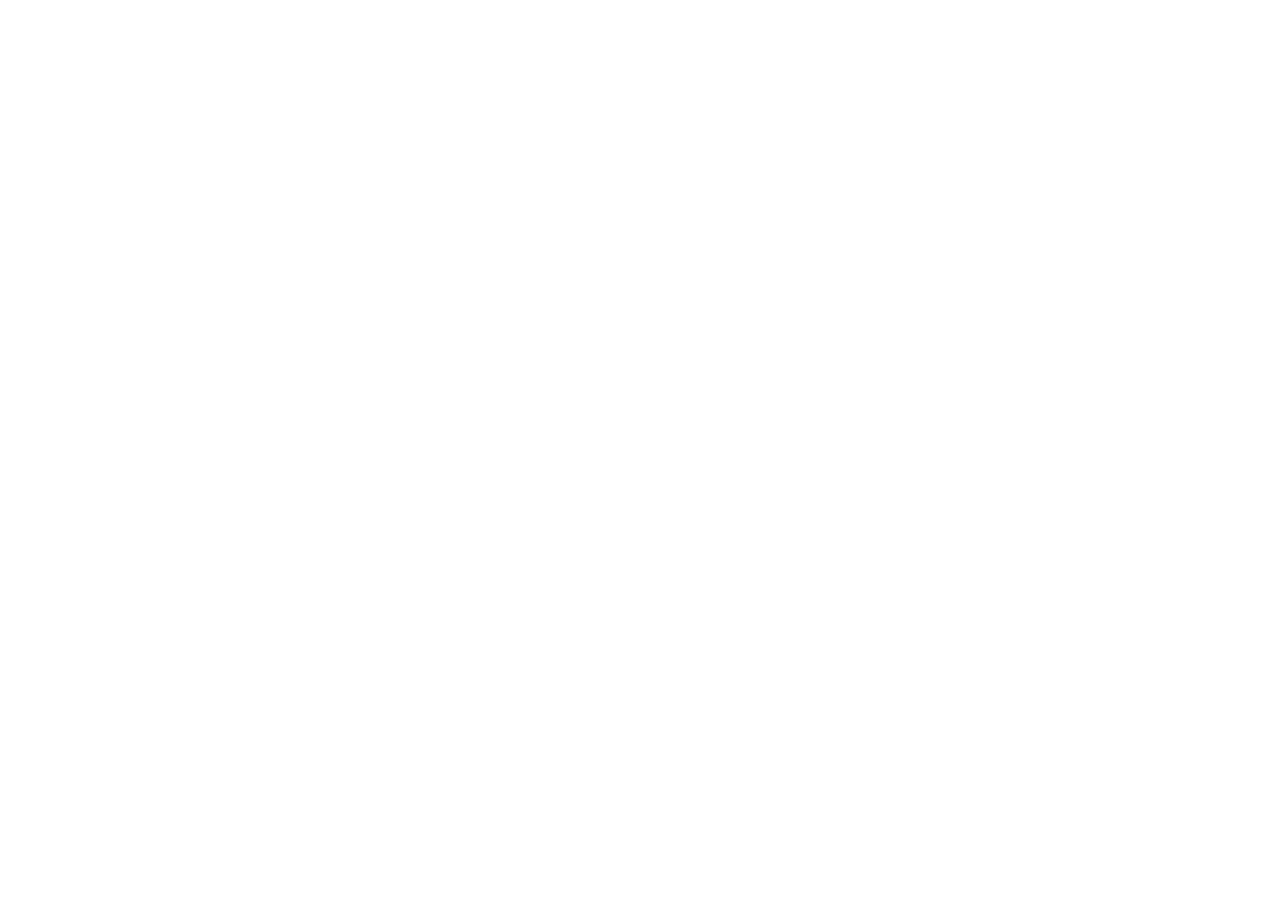
==== index.html @ 251638e3 "first commit" ====
<!DOCTYPE html>
<html lang="en">
<head>
  <meta charset="UTF-8">
  <meta http-equiv="X-UA-Compatible" content="IE=edge">
  <meta name="viewport" content="width=device-width, initial-scale=1.0">
  <title>MovieBase</title>
  <link rel="stylesheet" href="styles.css">
  <script src="index.js" defer></script>
</head>
<body>
  <section id="landing">
    <nav>
      
    </nav>
  </section>


</body>
</html>
---- styles.css ----
@import url('https://fonts.googleapis.com/css2?family=Roboto:wght@400;700;900&display=swap');

* {
  margin: 0;
  padding: 0;
  box-sizing: border-box;
  font-family: 'Roboto', sans-serif;
}

html {
  scroll-behavior: smooth;
}
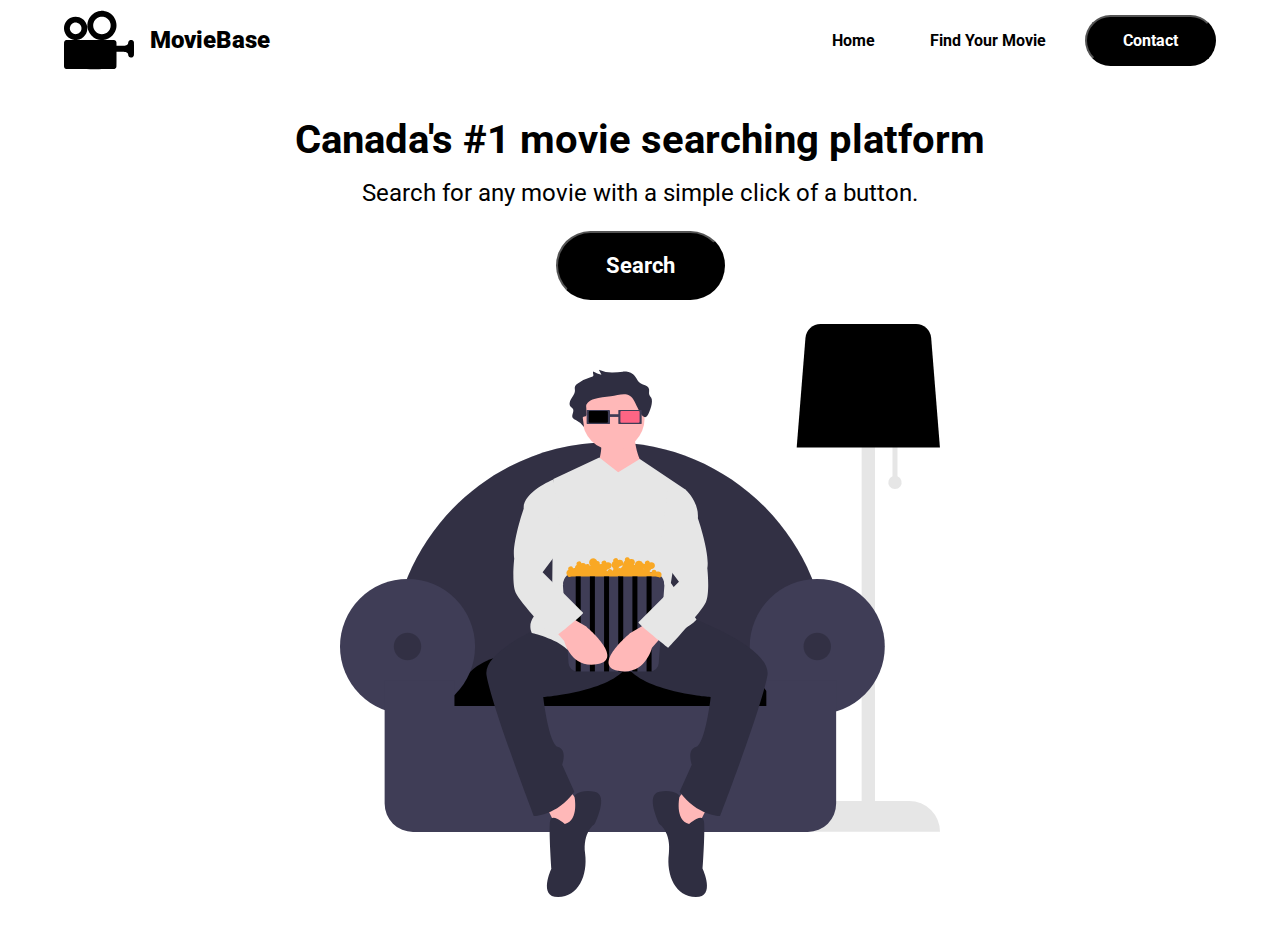
==== commit 4d491daf: "Added js functions for search input" ====
--- a/index.html
+++ b/index.html
@@ -1,5 +1,6 @@
 <!DOCTYPE html>
 <html lang="en">
+
 <head>
   <meta charset="UTF-8">
   <meta http-equiv="X-UA-Compatible" content="IE=edge">
@@ -8,13 +9,39 @@
   <link rel="stylesheet" href="styles.css">
   <script src="index.js" defer></script>
 </head>
+
 <body>
   <section id="landing">
     <nav>
-      
+      <div class="nav__container">
+        <figure class="logo--wrapper">
+          <img class="logo" src="./assets/movie logo.svg" alt="">
+          <h1 class="logo--title">MovieBase</h1>
+        </figure>
+        <div class="nav__links">
+          <a class="nav__link link__hover-effect" href="#">Home</a>
+          <a class="nav__link link__hover-effect" href="movie.html">Find Your Movie</a>
+          <button class="btn-contact">Contact</button>
+        </div>
+      </div>
     </nav>
+    <header>
+      <div class="container">
+        <div class="row">
+          <div class="header__content">
+            <h1 class="header__content--title">Canada's #1 movie searching platform</h1>
+            <p class="header__content--subtitle">Search for any movie with a simple click of a button.</p>
+            <a href="movie.html"><button class="header__btn-search">Search</button></a>
+          </div>
+          <figure class="movie-img--container">
+            <img class="movie-img" src="./assets/undraw_home_cinema_l7yl.svg" alt="">
+          </figure>
+        </div>
+      </div>
+    </header>
   </section>
 
 
 </body>
+
 </html>--- a/styles.css
+++ b/styles.css
@@ -1,13 +1,262 @@
-@import url('https://fonts.googleapis.com/css2?family=Roboto:wght@400;700;900&display=swap');
+@import url("https://fonts.googleapis.com/css2?family=Roboto:wght@400;700;900&display=swap");
 
 * {
   margin: 0;
   padding: 0;
   box-sizing: border-box;
-  font-family: 'Roboto', sans-serif;
+  font-family: "Roboto", sans-serif;
 }
 
 html {
   scroll-behavior: smooth;
 }
 
+a {
+  cursor: pointer;
+}
+
+ul {
+  display: flex;
+}
+
+li {
+  list-style-type: none;
+}
+
+.container {
+  padding: 36px 0;
+  width: 100%;
+}
+
+.row {
+  width: 100%;
+  max-width: 1200px;
+  margin: 0 auto;
+  padding: 0 12px;
+}
+
+nav {
+  height: 80px;
+  display: flex;
+}
+
+.logo--wrapper {
+  display: flex;
+  justify-content: center;
+  align-items: center;
+}
+
+.logo {
+  height: 70px;
+  width: 70px;
+}
+
+.logo--title {
+  font-size: 24px;
+  margin-left: 16px;
+  font-weight: 900;
+}
+
+.nav__container {
+  width: 100%;
+  max-width: 1200px;
+  padding: 0 24px;
+  display: flex;
+  justify-content: space-between;
+  align-items: center;
+  margin: 0 auto;
+}
+
+.nav__links {
+  display: flex;
+  width: 100%;
+  max-width: 400px;
+  justify-content: space-between;
+  align-items: center;
+}
+
+.nav__link {
+  margin-left: 16px;
+  text-decoration: none;
+  text-align: center;
+  font-size: 16px;
+  color: black;
+  font-weight: bold;
+}
+
+.link__hover-effect {
+  position: relative;
+}
+
+.link__hover-effect:after {
+  content: "";
+  position: absolute;
+  bottom: -3px;
+  height: 3px;
+  width: 0;
+  right: 0;
+  transition: all 300ms ease;
+  background-color: black;
+}
+
+.link__hover-effect:hover:after {
+  left: 0;
+  width: 100%;
+}
+
+.btn-contact {
+  padding: 14px 36px;
+  border-radius: 9999px;
+  font-size: 16px;
+  font-weight: 700;
+  color: white;
+  background-color: black;
+  cursor: pointer;
+  transition: all 300ms ease;
+}
+
+.btn-contact:hover {
+  background-color: #242424;
+}
+
+/*
+
+  HEADER
+
+*/
+
+.header__content {
+  display: flex;
+  flex-direction: column;
+  justify-content: center;
+  align-items: center;
+  margin-bottom: 24px;
+}
+
+.header__content--title {
+  font-size: 40px;
+  margin-bottom: 16px;
+}
+
+.header__content--subtitle {
+  font-size: 24px;
+  margin-bottom: 24px;
+}
+
+.header__btn-search {
+  padding: 20px 48px;
+  border-radius: 9999px;
+  font-size: 22px;
+  font-weight: 700;
+  color: white;
+  background-color: black;
+  cursor: pointer;
+  transition: all 300ms ease;
+}
+
+.header__btn-search:hover {
+  background-color: #242424;
+}
+
+.movie-img--container {
+  display: flex;
+  justify-content: center;
+}
+
+.movie-img {
+  width: 100%;
+  max-width: 600px;
+  height: auto;
+}
+
+/*
+
+  SEARCH
+
+*/
+
+.input-wrapper {
+  width: 100%;
+  max-width: 600px;
+  display: flex;
+  justify-content: center;
+  position: relative;
+}
+
+#searchInput {
+  width: 100%;
+  max-width: 500px;
+  height: 60px;
+  border-radius: 50px;
+  overflow: hidden;
+  padding-left: 24px;
+  font-size: 18px;
+}
+
+.search-button {
+  position: absolute;
+  top: 50%;
+  right: 60px;
+  transform: translateY(-50%);
+  padding: 12px 18px;
+  border-radius: 9999px;
+  font-size: 16px;
+  font-weight: bold;
+  color: white;
+  background-color: black;
+  cursor: pointer;
+  transition: all 300ms ease;
+}
+
+.search-button:hover {
+  background-color: #242424;
+}
+
+.search-button:active {
+  padding: 11px 17px;
+}
+
+/*
+
+  MOVIES
+
+*/
+
+#results {
+  margin-top: 48px;
+  display: flex;
+  flex-wrap: wrap;
+  justify-content: space-between;
+}
+
+.movie {
+  display: flex;
+  flex-direction: column;
+  justify-content: center;
+  align-items: center;
+  margin: 14px 0;
+  width: calc(100% / 3);
+}
+
+.movie-poster {
+  width: 100%;
+  height: auto;
+  margin-bottom: 16px;
+}
+
+.movie__description {
+  display: flex;
+  flex-direction: column;
+  justify-content: center;
+  align-items: center;
+  font-size: 24px;
+  width: 100%;
+  max-width: 300px;
+  height: 80px;
+  text-align: center;
+}
+
+.movie__description--title {
+  width: 100%;
+  max-width: 500px;
+}
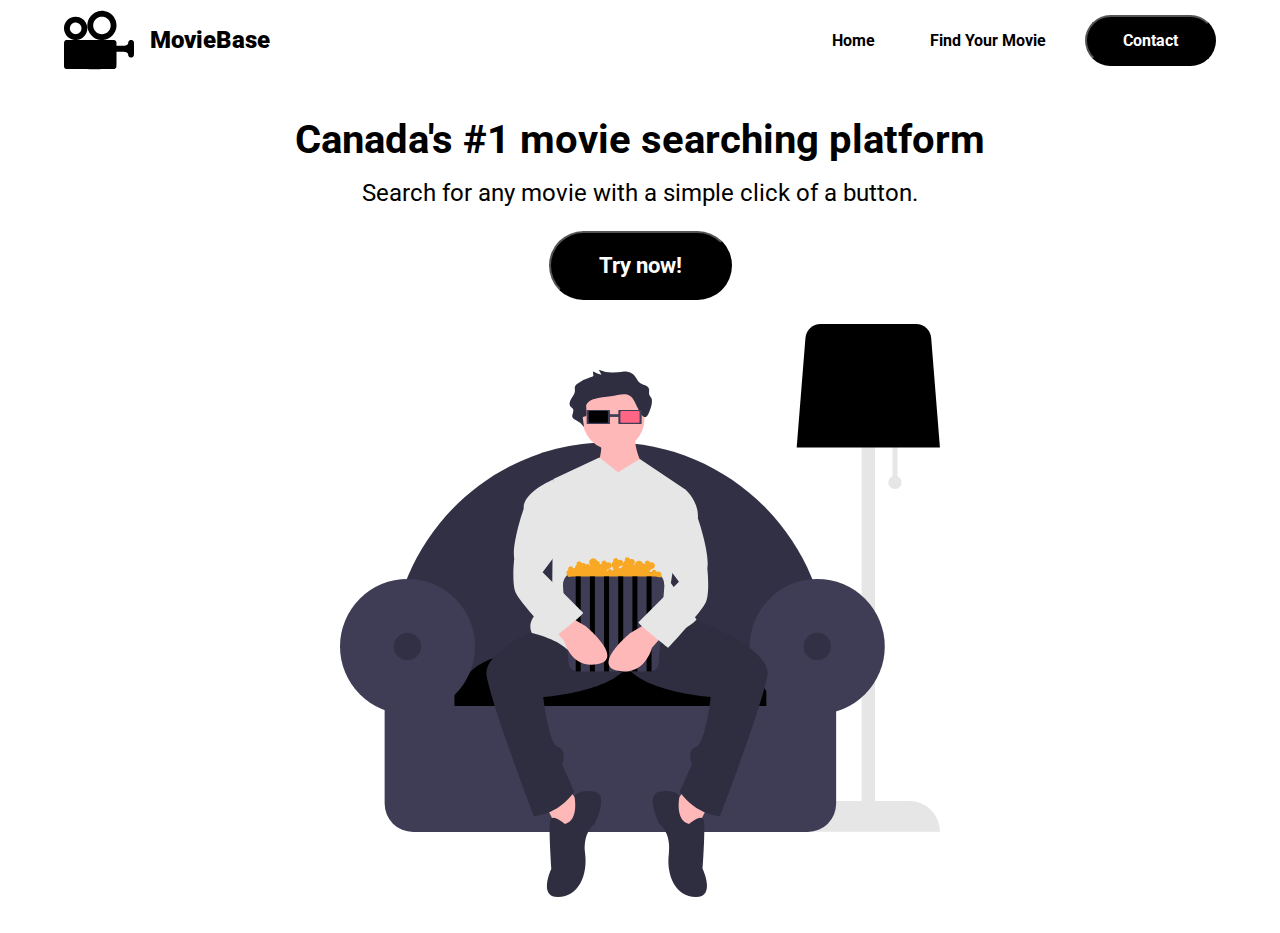
==== commit 4d261134: "Added media query and fade-in animation" ====
--- a/index.html
+++ b/index.html
@@ -8,6 +8,7 @@
   <title>MovieBase</title>
   <link rel="stylesheet" href="styles.css">
   <script src="index.js" defer></script>
+  <meta http-equiv="Content-Security-Policy" content="upgrade-insecure-requests">
 </head>
 
 <body>
@@ -31,7 +32,7 @@
           <div class="header__content">
             <h1 class="header__content--title">Canada's #1 movie searching platform</h1>
             <p class="header__content--subtitle">Search for any movie with a simple click of a button.</p>
-            <a href="movie.html"><button class="header__btn-search">Search</button></a>
+            <a href="movie.html"><button class="header__btn-search">Try now!</button></a>
           </div>
           <figure class="movie-img--container">
             <img class="movie-img" src="./assets/undraw_home_cinema_l7yl.svg" alt="">
@@ -40,8 +41,6 @@
       </div>
     </header>
   </section>
-
-
 </body>
 
 </html>--- a/styles.css
+++ b/styles.css
@@ -13,6 +13,7 @@
 
 a {
   cursor: pointer;
+  text-decoration: none;
 }
 
 ul {
@@ -38,12 +39,14 @@
 nav {
   height: 80px;
   display: flex;
+  animation: fadeIn ease 2s;
 }
 
 .logo--wrapper {
   display: flex;
   justify-content: center;
   align-items: center;
+  color: black;
 }
 
 .logo {
@@ -111,7 +114,7 @@
   font-weight: 700;
   color: white;
   background-color: black;
-  cursor: pointer;
+  cursor: not-allowed;
   transition: all 300ms ease;
 }
 
@@ -136,11 +139,22 @@
 .header__content--title {
   font-size: 40px;
   margin-bottom: 16px;
+  animation: fadeIn ease 2s;
+}
+
+@keyframes fadeIn {
+  0% {
+    opacity: 0;
+  }
+  100% {
+    opacity: 1;
+  }
 }
 
 .header__content--subtitle {
   font-size: 24px;
   margin-bottom: 24px;
+  animation: fadeIn ease 2s;
 }
 
 .header__btn-search {
@@ -152,6 +166,7 @@
   background-color: black;
   cursor: pointer;
   transition: all 300ms ease;
+  animation: fadeIn ease 2s;
 }
 
 .header__btn-search:hover {
@@ -167,6 +182,20 @@
   width: 100%;
   max-width: 600px;
   height: auto;
+  animation: fadeIn ease 2s;
+}
+
+.results__header {
+  display: flex;
+  justify-content: space-between;
+  align-items: center;
+  padding: 0 16px;
+  animation: fadeIn ease 2s;
+}
+
+#filter {
+  padding: 8px 16px;
+  font-size: 16px;
 }
 
 /*
@@ -181,6 +210,7 @@
   display: flex;
   justify-content: center;
   position: relative;
+  animation: fadeIn ease 2s;
 }
 
 #searchInput {
@@ -212,10 +242,6 @@
   background-color: #242424;
 }
 
-.search-button:active {
-  padding: 11px 17px;
-}
-
 /*
 
   MOVIES
@@ -240,8 +266,10 @@
 
 .movie-poster {
   width: 100%;
-  height: auto;
-  margin-bottom: 16px;
+  max-width: 250px;
+  height: 400px;
+  margin-bottom: 8px;
+  border: 4px solid black;
 }
 
 .movie__description {
@@ -260,3 +288,103 @@
   width: 100%;
   max-width: 500px;
 }
+
+/*
+
+  LOADING
+
+*/
+
+.results__loading {
+  display: flex;
+  align-items: center;
+  justify-content: center;
+  padding-top: 60px;
+}
+
+.results__loading .fa-spinner {
+  display: block !important;
+}
+
+.fa-spinner {
+  animation: rotate 600ms infinite linear;
+  font-size: 60px;
+  display: none !important;
+}
+
+@keyframes rotate {
+  0% {
+    transform: rotate(0);
+  }
+  100% {
+    transform: rotate(360deg);
+  }
+}
+
+/*
+
+  MEDIA QUERY
+
+*/
+
+/* Small phones, tablets, large smart phones */
+@media (max-width: 768px) {
+  nav {
+    height: 60px;
+  }
+  .nav__links {
+    display: none;
+  }
+  .logo {
+    width: 30px;
+    height: 30px;
+  }
+  .logo--title {
+    font-size: 20px;
+  }
+  .container {
+    padding: 8px 0;
+  }
+  .row {
+    max-width: 300px;
+  }
+  .header__content {
+    align-items: start;
+  }
+  .header__content--title {
+    font-size: 30px;
+  }
+  .header__content--subtitle {
+    font-size: 16px;
+  }
+  #searchInput {
+    height: 40px;
+    font-size: 14px;
+  }
+  .search-button {
+    padding: 6px 10px;
+    right: 5px;
+    font-size: 12px;
+  }
+  .results__header {
+    padding: 0;
+  }
+  .results__header--title {
+    font-size: 16px;
+  }
+  #filter {
+    padding: 4px 8px;
+  }
+  #results {
+    flex-direction: column;
+    flex-wrap: nowrap;
+    margin-top: 24px;
+  }
+  .movie {
+    width: 100%;
+  }
+  .movie__description {
+    font-size: 20px;
+    max-width: 250px;
+  }
+}
